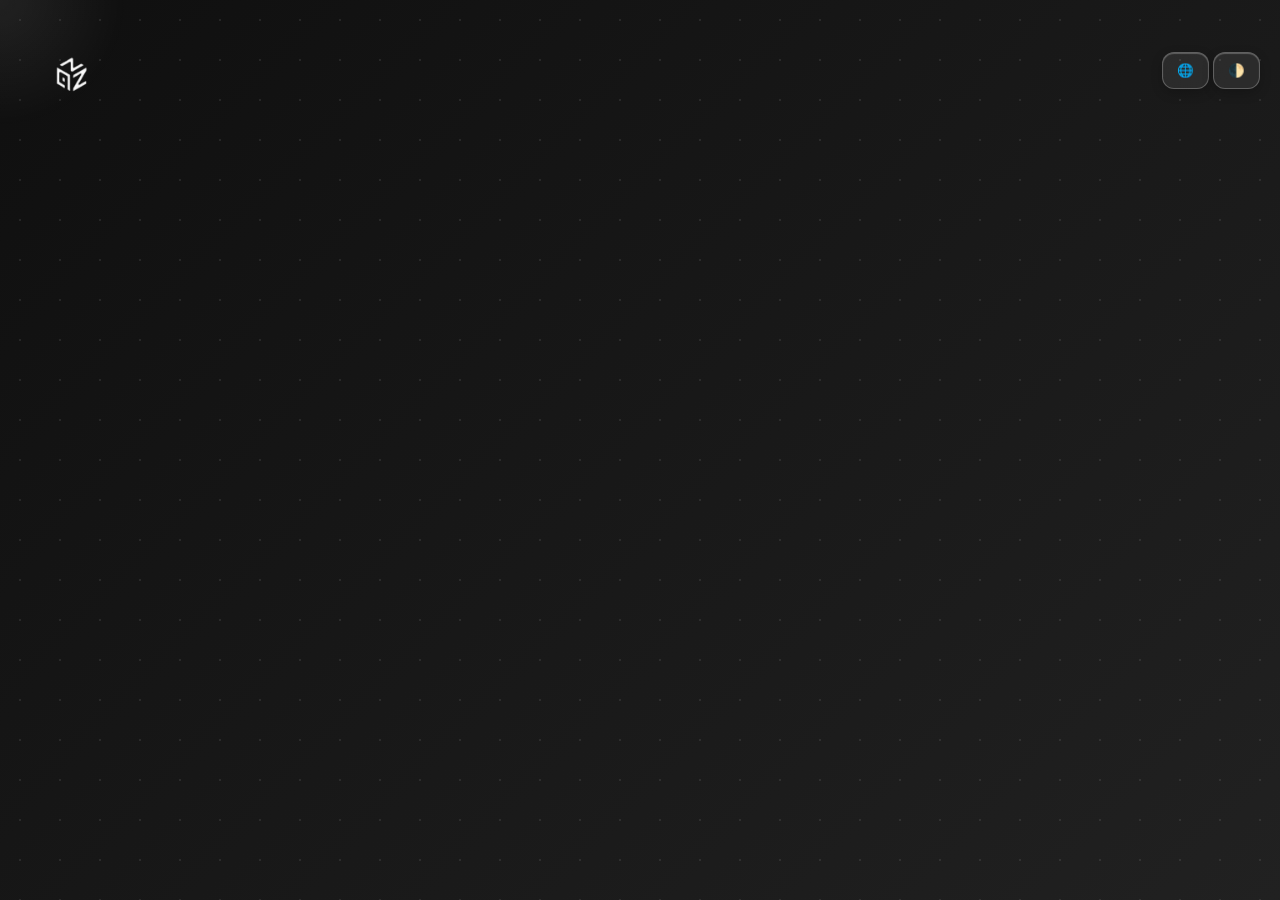
==== guide.html @ f72aa171 "Atualização do projeto" ====
<!DOCTYPE html>
<html lang="pt-BR">
<head>
  <meta charset="UTF-8">
  <title>N1quez Official</title>
  <link rel="stylesheet" href="/assets/style/style.css">
</head>
<body>

<header class="header">
  <!-- logos -->
  <img src="/assets/images/Picsart_26-07-23_09-18-29-622.png" class="logo logo-light">
  <img src="/assets/images/Picsart_26-07-23_09-17-51-563.png" class="logo logo-dark">

  <div class="controls">
    <button onclick="toggleLang()">🌐</button>
    <button onclick="toggleTheme()">🌓</button>
  </div>
</header>
    

<script src="script.js"></script>
<div class="particles"></div>
</body>
</html>
---- assets/style/style.css ----
/* RESET básico */
* {
  margin: 0;
  padding: 0;
  box-sizing: border-box;
}

* {
  transition: 
    background 0.5s ease,
    color 0.5s ease,
    box-shadow 0.5s ease,
    backdrop-filter 0.5s ease;
}

/* =========================
   🌗 TEMAS (BASE)
========================= */
body {
  margin: 0;
  font-family: Arial, sans-serif;
  color: #fff;

  background: linear-gradient(135deg, #0f0f0f, #2a2a2a, #1a1a1a);
  background-size: 300% 300%;

  animation: gradientMove 8s ease infinite;
  transition: color 0.6s ease;
}

body.light {
  color: #111;
  background: linear-gradient(135deg, #888888, #b9b9b9, #e2e1e1);
  background-size: 300% 300%;
  animation: gradientMoveLight 8s ease infinite;
}

/* movimento contínuo */
@keyframes gradientMove {
  0% { background-position: 0% 50%; }
  50% { background-position: 100% 50%; }
  100% { background-position: 0% 50%; }
}

@keyframes gradientMoveLight {
  0% { background-position: 100% 50%; }
  50% { background-position: 0% 50%; }
  100% { background-position: 100% 50%; }
}

/* =========================
   📌 HEADER
========================= */
.header {
  display: flex;
  justify-content: space-between;
  align-items: center;
  padding: 20px;
}

/* logos */
.logo {
  width: 100px;
}

.logo-dark {
  display: none;
}

body.light .logo-dark {
  display: block;
}

body.light .logo-light {
  display: none;
}

/* =========================
   📦 MAIN
========================= */
.main {
  display: flex;
  justify-content: center;
  align-items: flex-start; /* 👈 NÃO centraliza vertical */
  min-height: 100vh;
  padding-top: 40px;
}

.container {
  text-align: center;
}

/* =========================
   🧊 BOTÕES (GLASS)
========================= */
.buttons {
  margin-top: 20px;
}

.btn {
  display: block;
  width: 260px;
  margin: 12px auto;
  padding: 16px;
  border-radius: 18px;

  text-decoration: none;
  font-weight: 500;
  letter-spacing: 0.3px;

  color: rgba(255,255,255,0.9);

  background: linear-gradient(
    135deg,
    rgba(255,255,255,0.15),
    rgba(255,255,255,0.05)
  );

  backdrop-filter: blur(25px) saturate(180%);
  -webkit-backdrop-filter: blur(25px) saturate(180%);

  border: 1px solid rgba(255,255,255,0.25);

  box-shadow:
    inset 0 1px 1px rgba(255,255,255,0.3),
    inset 0 -1px 1px rgba(0,0,0,0.2),
    0 10px 30px rgba(0,0,0,0.3);

  transition: all 0.25s ease;
}
/* =========================
   🎛️ CONTROLES
========================= */

.controls button {
  padding: 10px 14px;
  border-radius: 12px;
  border: none;
  cursor: pointer;
  color: inherit;

  background: rgba(255,255,255,0.08);
  backdrop-filter: blur(15px) saturate(180%);
  -webkit-backdrop-filter: blur(15px) saturate(180%);

  border: 1px solid rgba(255,255,255,0.25);

  box-shadow:
    inset 0 1px 1px rgba(255,255,255,0.25),
    0 4px 12px rgba(0,0,0,0.2);

  transition: 0.2s;
}

.controls button:hover {
  transform: scale(1.1);
}

body {
  animation: fadeIn 0.6s ease;
}

@keyframes fadeIn {
  from {
    opacity: 0.85;
    transform: scale(0.99);
  }
  to {
    opacity: 1;
    transform: scale(1);
  }
}

.avatar {
  width: 120px;
  height: 120px;
  margin: 0 auto 15px;
  border-radius: 50%;

  /* GLASS LEVE NO FUNDO */
  background: rgba(255,255,255,0.08);
  backdrop-filter: blur(10px);

  /* centraliza a imagem */
  display: flex;
  align-items: center;
  justify-content: center;

  /* sombra suave */
  box-shadow: 0 8px 25px rgba(0,0,0,0.3);

  /* borda estilo iPhone */
  border: 2px solid rgba(255,255,255,0.3);
}

.avatar img {
  width: 100%;
  height: 100%;
  border-radius: 50%;
  object-fit: cover; /* evita deformar a imagem */
}

.avatar {
  animation: float 4s ease-in-out infinite;
}

@keyframes float {
  0% { transform: translateY(0px); }
  50% { transform: translateY(-6px); }
  100% { transform: translateY(0px); }
}

.avatar:hover {
  transform: scale(1.05);
}

body.light .btn {
  color: rgba(0,0,0,0.85);

  background: linear-gradient(
    135deg,
    rgba(255,255,255,0.6),
    rgba(255,255,255,0.3)
  );

  border: 1px solid rgba(0,0,0,0.1);
}

.btn:hover {
  transform: scale(1.07);
  backdrop-filter: blur(35px) saturate(200%);
  box-shadow:
    0 15px 40px rgba(0,0,0,0.4),
    inset 0 1px 2px rgba(255,255,255,0.4);
}

.btn:active {
  transform: scale(0.96);
}

body.transitioning {
  filter: brightness(1.1) blur(2px);
}

.particles {
  position: fixed;
  top: 0;
  left: 0;
  width: 100%;
  height: 100%;
  pointer-events: none;
  background-image: radial-gradient(rgba(255,255,255,0.15) 1px, transparent 1px);
  background-size: 40px 40px;
  animation: particlesMove 20s linear infinite;
}

@keyframes particlesMove {
  from { transform: translateY(0); }
  to { transform: translateY(-40px); }
}

body.light .particles {
  background-image: radial-gradient(rgba(0,0,0,0.25) 1.2px, transparent 1.2px);
}

body::after {
  content: "";
  position: fixed;
  width: 300px;
  height: 300px;
  background: radial-gradient(circle, rgba(255,255,255,0.08), transparent 60%);
  pointer-events: none;
  transform: translate(-50%, -50%);
  transition: 0.1s;
}

body:hover::after {
  opacity: 1;
}

.particles {
  opacity: 0.6;
}

body.light .particles {
  opacity: 0.4;
}

.particles {
  filter: drop-shadow(0 0 2px rgba(255,255,255,0.3));
}

body.light .particles {
  filter: drop-shadow(0 0 2px rgba(0,0,0,0.2));
}

.card {
  width: 90%;
  max-width: 380px;

  /* altura longa mas sem grudar nas bordas */
  min-height: 420px;
  max-height: 75vh;

  margin: 60px auto;

  padding: 25px;
  border-radius: 25px;

  /* efeito vidro */
  background: rgba(255, 255, 255, 0.08);
  backdrop-filter: blur(25px) saturate(180%);
  -webkit-backdrop-filter: blur(25px) saturate(180%);

  border: 1px solid rgba(255,255,255,0.2);

  box-shadow:
    0 20px 50px rgba(0,0,0,0.4),
    inset 0 1px 1px rgba(255,255,255,0.25);

  text-align: center;
}

/* tema claro */
body.light .card {
  background: rgba(255,255,255,0.5);
  border: 1px solid rgba(0,0,0,0.1);
}

/* leve animação */
.card:hover {
  transform: translateY(-5px) scale(1.01);
  transition: 0.3s;
}

footer {
  text-align: center;
  padding: 30px 20px;
  margin-top: 40px;

  color: rgba(255,255,255,0.85);
}

/* título com glow */
footer h2 {
  font-weight: 600;
  letter-spacing: 1px;

  text-shadow:
    0 0 5px rgba(255,255,255,0.4),
    0 0 10px rgba(255,255,255,0.3),
    0 0 20px rgba(255,255,255,0.2);
}

/* crédito estiloso */
footer .credit {
  margin-top: 10px;
  font-size: 14px;
  opacity: 0.8;

  text-shadow:
    0 0 5px rgba(255,255,255,0.3);
}

/* copyright suave */
footer .copyright {
  margin-top: 8px;
  font-size: 12px;
  opacity: 0.6;
}

footer:hover h2 {
  text-shadow:
    0 0 10px rgba(255,255,255,0.6),
    0 0 20px rgba(255,255,255,0.5),
    0 0 40px rgba(255,255,255,0.3);
}

html, body {
  height: 100%;
  margin: 0;
}

body {
  display: flex;
  flex-direction: column;
}

.main {
  flex: 1; /* ocupa o espaço disponível */
  display: flex;
  align-items: center;
  justify-content: center;
}

/* opcional: diminui espaços exagerados */
.container {
  padding: 10px 20px;
}
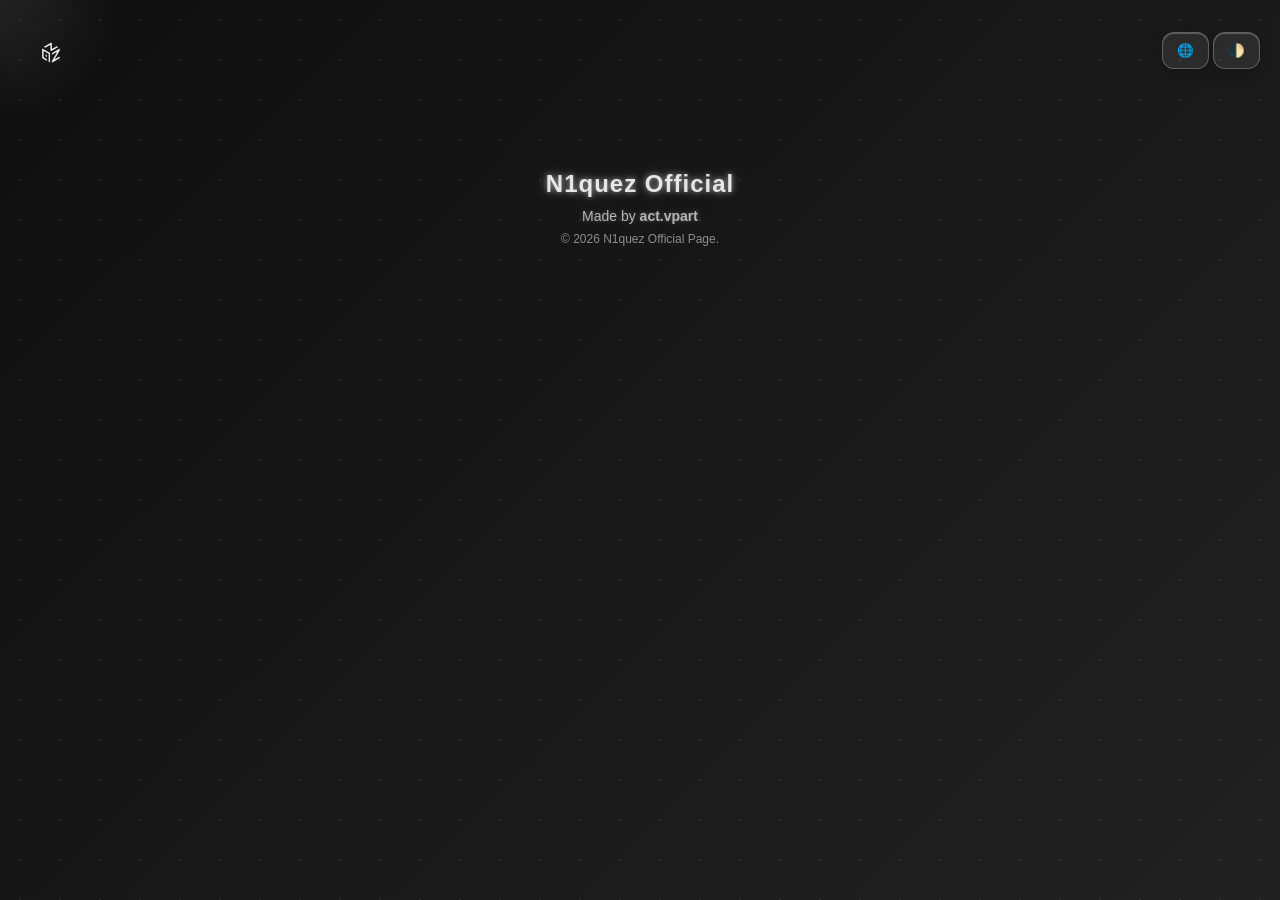
==== commit 5d2156f0: "Atualização do projeto" ====
--- a/guide.html
+++ b/guide.html
@@ -1,16 +1,16 @@
 <!DOCTYPE html>
-<html lang="pt-BR">
+<html lang="data-en">
 <head>
   <meta charset="UTF-8">
   <title>N1quez Official</title>
-  <link rel="stylesheet" href="/assets/style/style.css">
+  <link rel="stylesheet" href="assets/style/style.css?v=2">
 </head>
 <body>
 
 <header class="header">
   <!-- logos -->
-  <img src="/assets/images/Picsart_26-07-23_09-18-29-622.png" class="logo logo-light">
-  <img src="/assets/images/Picsart_26-07-23_09-17-51-563.png" class="logo logo-dark">
+  <img src="./assets/images/Picsart_26-07-23_09-18-29-622.png" class="logo logo-light">
+  <img src="./assets/images/Picsart_26-07-23_09-17-51-563.png" class="logo logo-dark">
 
   <div class="controls">
     <button onclick="toggleLang()">🌐</button>
@@ -18,7 +18,25 @@
   </div>
 </header>
     
+<footer>
+    <h2>N1quez Official</h2>
+    <p class="credit">
+      <span
+        data-pt="Feito por "
+        data-en="Made by ">
+        Made by
+      </span>
 
+  <a href="https://instagram.com/act.vpart"
+     target="_blank"
+     rel="noopener noreferrer"
+     class="credit-link">
+    act.vpart
+  </a>
+</p>
+    </p>
+    <p class="copyright">&copy; 2026 N1quez Official Page.</p>
+</footer>
 <script src="script.js"></script>
 <div class="particles"></div>
 </body>
--- a/assets/style/style.css
+++ b/assets/style/style.css
@@ -60,7 +60,8 @@
 
 /* logos */
 .logo {
-  width: 100px;
+    width: 60px;
+    max-width: 100%;
 }
 
 .logo-dark {
@@ -99,7 +100,8 @@
 
 .btn {
   display: block;
-  width: 260px;
+  width: 100%;
+  max-width: 260px;
   margin: 12px auto;
   padding: 16px;
   border-radius: 18px;
@@ -295,7 +297,7 @@
 }
 
 .card {
-  width: 90%;
+  width: min(90vw, 380px);
   max-width: 380px;
 
   /* altura longa mas sem grudar nas bordas */
@@ -397,3 +399,25 @@
 .container {
   padding: 10px 20px;
 }
+
+.credit-link {
+  color: inherit;
+  text-decoration: none;
+  font-weight: 600;
+  transition: all .3s ease;
+}
+
+.credit-link:hover {
+  color: #fff;
+  text-shadow:
+    0 0 6px rgba(255,255,255,.7),
+    0 0 12px rgba(255,255,255,.6),
+    0 0 24px rgba(255,255,255,.5);
+}
+
+body.light .credit-link:hover {
+  color: #111;
+  text-shadow:
+    0 0 6px rgba(0,0,0,.35),
+    0 0 12px rgba(0,0,0,.25);
+}
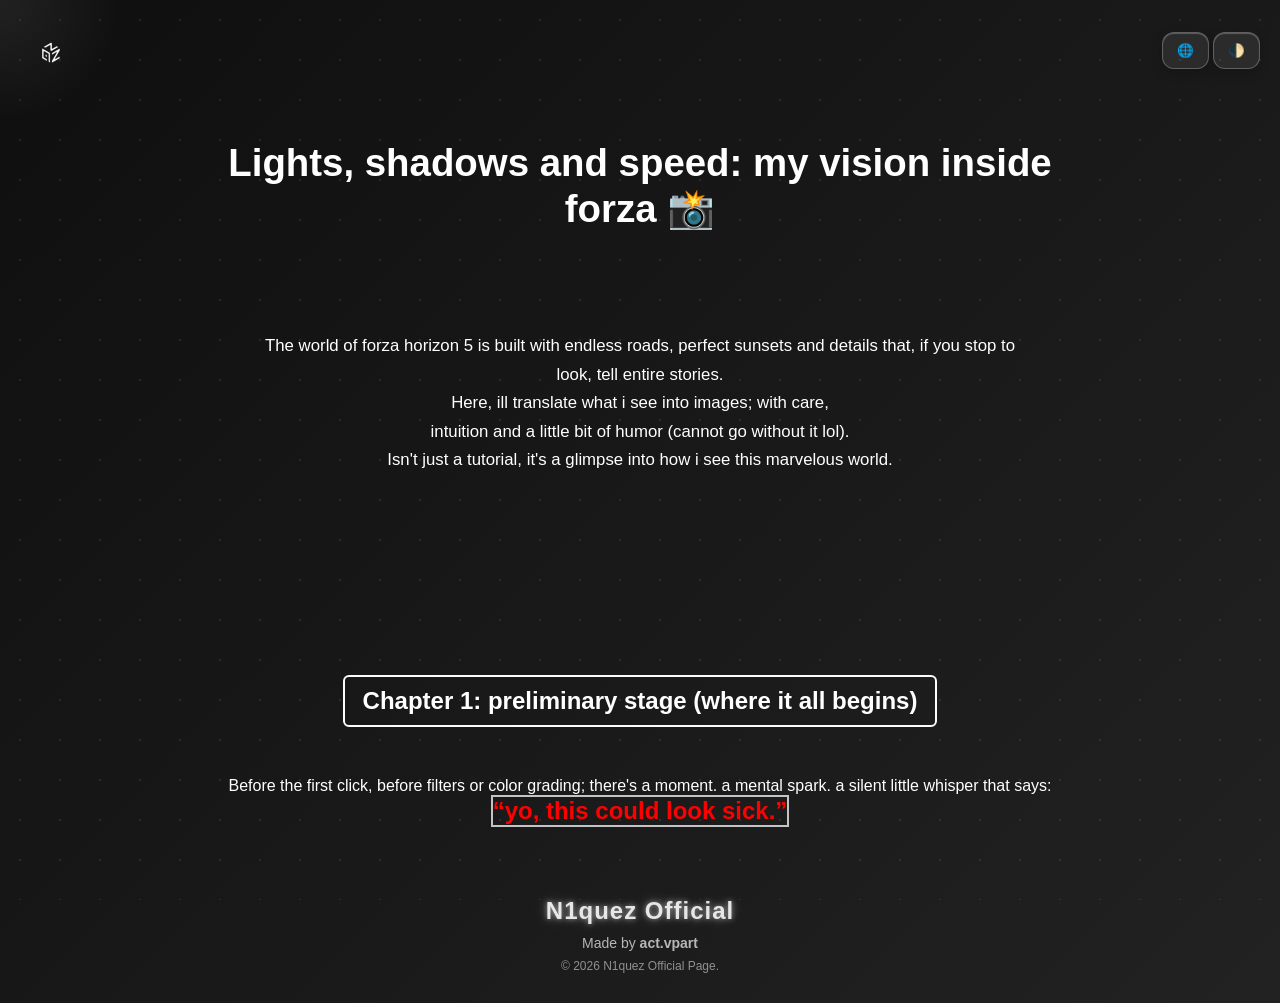
==== commit 31df0a36: "Atualização do projeto" ====
--- a/guide.html
+++ b/guide.html
@@ -17,6 +17,23 @@
     <button onclick="toggleTheme()">🌓</button>
   </div>
 </header>
+
+<main class="main-g">
+  <div class="container-g">
+    <section class="intro">
+      <h1 class="hone">Lights, shadows and speed: my vision inside forza 📸</h1>
+      <p class="co">The world of forza horizon 5 is built with endless roads, perfect sunsets and details that, if you stop to look, tell entire stories.
+      <br>Here, ill translate what i see into images; with care,<br> intuition and a little bit of humor (cannot go without it lol).
+      <br>Isn't just a tutorial, it's  a glimpse into how i see this marvelous world. 
+      </p>
+    </section>
+
+    <section class="capone">
+      <h1 class="hcone">Chapter 1: preliminary stage (where it all begins)</h1>
+      <p class="cone">Before the first click, before filters or color grading; there's a moment. a mental spark. a silent little whisper that says:</p> <h2 class="markone">“yo, this could look sick.”</h2>
+    </section>
+  </div>
+</main>
     
 <footer>
     <h2>N1quez Official</h2>
--- a/assets/style/style.css
+++ b/assets/style/style.css
@@ -1,423 +1,480 @@
-/* RESET básico */
-* {
-  margin: 0;
-  padding: 0;
-  box-sizing: border-box;
-}
-
-* {
-  transition: 
-    background 0.5s ease,
-    color 0.5s ease,
-    box-shadow 0.5s ease,
-    backdrop-filter 0.5s ease;
-}
-
-/* =========================
-   🌗 TEMAS (BASE)
-========================= */
-body {
-  margin: 0;
-  font-family: Arial, sans-serif;
-  color: #fff;
-
-  background: linear-gradient(135deg, #0f0f0f, #2a2a2a, #1a1a1a);
-  background-size: 300% 300%;
-
-  animation: gradientMove 8s ease infinite;
-  transition: color 0.6s ease;
-}
-
-body.light {
-  color: #111;
-  background: linear-gradient(135deg, #888888, #b9b9b9, #e2e1e1);
-  background-size: 300% 300%;
-  animation: gradientMoveLight 8s ease infinite;
-}
-
-/* movimento contínuo */
-@keyframes gradientMove {
-  0% { background-position: 0% 50%; }
-  50% { background-position: 100% 50%; }
-  100% { background-position: 0% 50%; }
-}
-
-@keyframes gradientMoveLight {
-  0% { background-position: 100% 50%; }
-  50% { background-position: 0% 50%; }
-  100% { background-position: 100% 50%; }
-}
-
-/* =========================
-   📌 HEADER
-========================= */
-.header {
-  display: flex;
-  justify-content: space-between;
-  align-items: center;
-  padding: 20px;
-}
-
-/* logos */
-.logo {
-    width: 60px;
-    max-width: 100%;
-}
-
-.logo-dark {
-  display: none;
-}
-
-body.light .logo-dark {
-  display: block;
-}
-
-body.light .logo-light {
-  display: none;
-}
-
-/* =========================
-   📦 MAIN
-========================= */
-.main {
-  display: flex;
-  justify-content: center;
-  align-items: flex-start; /* 👈 NÃO centraliza vertical */
-  min-height: 100vh;
-  padding-top: 40px;
-}
-
-.container {
-  text-align: center;
-}
-
-/* =========================
-   🧊 BOTÕES (GLASS)
-========================= */
-.buttons {
-  margin-top: 20px;
-}
-
-.btn {
-  display: block;
-  width: 100%;
-  max-width: 260px;
-  margin: 12px auto;
-  padding: 16px;
-  border-radius: 18px;
-
-  text-decoration: none;
-  font-weight: 500;
-  letter-spacing: 0.3px;
-
-  color: rgba(255,255,255,0.9);
-
-  background: linear-gradient(
-    135deg,
-    rgba(255,255,255,0.15),
-    rgba(255,255,255,0.05)
-  );
-
-  backdrop-filter: blur(25px) saturate(180%);
-  -webkit-backdrop-filter: blur(25px) saturate(180%);
-
-  border: 1px solid rgba(255,255,255,0.25);
-
-  box-shadow:
-    inset 0 1px 1px rgba(255,255,255,0.3),
-    inset 0 -1px 1px rgba(0,0,0,0.2),
-    0 10px 30px rgba(0,0,0,0.3);
-
-  transition: all 0.25s ease;
-}
-/* =========================
-   🎛️ CONTROLES
-========================= */
-
-.controls button {
-  padding: 10px 14px;
-  border-radius: 12px;
-  border: none;
-  cursor: pointer;
-  color: inherit;
-
-  background: rgba(255,255,255,0.08);
-  backdrop-filter: blur(15px) saturate(180%);
-  -webkit-backdrop-filter: blur(15px) saturate(180%);
-
-  border: 1px solid rgba(255,255,255,0.25);
-
-  box-shadow:
-    inset 0 1px 1px rgba(255,255,255,0.25),
-    0 4px 12px rgba(0,0,0,0.2);
-
-  transition: 0.2s;
-}
-
-.controls button:hover {
-  transform: scale(1.1);
-}
-
-body {
-  animation: fadeIn 0.6s ease;
-}
-
-@keyframes fadeIn {
-  from {
-    opacity: 0.85;
-    transform: scale(0.99);
-  }
-  to {
-    opacity: 1;
-    transform: scale(1);
-  }
-}
-
-.avatar {
-  width: 120px;
-  height: 120px;
-  margin: 0 auto 15px;
-  border-radius: 50%;
-
-  /* GLASS LEVE NO FUNDO */
-  background: rgba(255,255,255,0.08);
-  backdrop-filter: blur(10px);
-
-  /* centraliza a imagem */
-  display: flex;
-  align-items: center;
-  justify-content: center;
-
-  /* sombra suave */
-  box-shadow: 0 8px 25px rgba(0,0,0,0.3);
-
-  /* borda estilo iPhone */
-  border: 2px solid rgba(255,255,255,0.3);
-}
-
-.avatar img {
-  width: 100%;
-  height: 100%;
-  border-radius: 50%;
-  object-fit: cover; /* evita deformar a imagem */
-}
-
-.avatar {
-  animation: float 4s ease-in-out infinite;
-}
-
-@keyframes float {
-  0% { transform: translateY(0px); }
-  50% { transform: translateY(-6px); }
-  100% { transform: translateY(0px); }
-}
-
-.avatar:hover {
-  transform: scale(1.05);
-}
-
-body.light .btn {
-  color: rgba(0,0,0,0.85);
-
-  background: linear-gradient(
-    135deg,
-    rgba(255,255,255,0.6),
-    rgba(255,255,255,0.3)
-  );
-
-  border: 1px solid rgba(0,0,0,0.1);
-}
-
-.btn:hover {
-  transform: scale(1.07);
-  backdrop-filter: blur(35px) saturate(200%);
-  box-shadow:
-    0 15px 40px rgba(0,0,0,0.4),
-    inset 0 1px 2px rgba(255,255,255,0.4);
-}
-
-.btn:active {
-  transform: scale(0.96);
-}
-
-body.transitioning {
-  filter: brightness(1.1) blur(2px);
-}
-
-.particles {
-  position: fixed;
-  top: 0;
-  left: 0;
-  width: 100%;
-  height: 100%;
-  pointer-events: none;
-  background-image: radial-gradient(rgba(255,255,255,0.15) 1px, transparent 1px);
-  background-size: 40px 40px;
-  animation: particlesMove 20s linear infinite;
-}
-
-@keyframes particlesMove {
-  from { transform: translateY(0); }
-  to { transform: translateY(-40px); }
-}
-
-body.light .particles {
-  background-image: radial-gradient(rgba(0,0,0,0.25) 1.2px, transparent 1.2px);
-}
-
-body::after {
-  content: "";
-  position: fixed;
-  width: 300px;
-  height: 300px;
-  background: radial-gradient(circle, rgba(255,255,255,0.08), transparent 60%);
-  pointer-events: none;
-  transform: translate(-50%, -50%);
-  transition: 0.1s;
-}
-
-body:hover::after {
-  opacity: 1;
-}
-
-.particles {
-  opacity: 0.6;
-}
-
-body.light .particles {
-  opacity: 0.4;
-}
-
-.particles {
-  filter: drop-shadow(0 0 2px rgba(255,255,255,0.3));
-}
-
-body.light .particles {
-  filter: drop-shadow(0 0 2px rgba(0,0,0,0.2));
-}
-
-.card {
-  width: min(90vw, 380px);
-  max-width: 380px;
-
-  /* altura longa mas sem grudar nas bordas */
-  min-height: 420px;
-  max-height: 75vh;
-
-  margin: 60px auto;
-
-  padding: 25px;
-  border-radius: 25px;
-
-  /* efeito vidro */
-  background: rgba(255, 255, 255, 0.08);
-  backdrop-filter: blur(25px) saturate(180%);
-  -webkit-backdrop-filter: blur(25px) saturate(180%);
-
-  border: 1px solid rgba(255,255,255,0.2);
-
-  box-shadow:
-    0 20px 50px rgba(0,0,0,0.4),
-    inset 0 1px 1px rgba(255,255,255,0.25);
-
-  text-align: center;
-}
-
-/* tema claro */
-body.light .card {
-  background: rgba(255,255,255,0.5);
-  border: 1px solid rgba(0,0,0,0.1);
-}
-
-/* leve animação */
-.card:hover {
-  transform: translateY(-5px) scale(1.01);
-  transition: 0.3s;
-}
-
-footer {
-  text-align: center;
-  padding: 30px 20px;
-  margin-top: 40px;
-
-  color: rgba(255,255,255,0.85);
-}
-
-/* título com glow */
-footer h2 {
-  font-weight: 600;
-  letter-spacing: 1px;
-
-  text-shadow:
-    0 0 5px rgba(255,255,255,0.4),
-    0 0 10px rgba(255,255,255,0.3),
-    0 0 20px rgba(255,255,255,0.2);
-}
-
-/* crédito estiloso */
-footer .credit {
-  margin-top: 10px;
-  font-size: 14px;
-  opacity: 0.8;
-
-  text-shadow:
-    0 0 5px rgba(255,255,255,0.3);
-}
-
-/* copyright suave */
-footer .copyright {
-  margin-top: 8px;
-  font-size: 12px;
-  opacity: 0.6;
-}
-
-footer:hover h2 {
-  text-shadow:
-    0 0 10px rgba(255,255,255,0.6),
-    0 0 20px rgba(255,255,255,0.5),
-    0 0 40px rgba(255,255,255,0.3);
-}
-
-html, body {
-  height: 100%;
-  margin: 0;
-}
-
-body {
-  display: flex;
-  flex-direction: column;
-}
-
-.main {
-  flex: 1; /* ocupa o espaço disponível */
-  display: flex;
-  align-items: center;
-  justify-content: center;
-}
-
-/* opcional: diminui espaços exagerados */
-.container {
-  padding: 10px 20px;
-}
-
-.credit-link {
-  color: inherit;
-  text-decoration: none;
-  font-weight: 600;
-  transition: all .3s ease;
-}
-
-.credit-link:hover {
-  color: #fff;
-  text-shadow:
-    0 0 6px rgba(255,255,255,.7),
-    0 0 12px rgba(255,255,255,.6),
-    0 0 24px rgba(255,255,255,.5);
-}
-
-body.light .credit-link:hover {
-  color: #111;
-  text-shadow:
-    0 0 6px rgba(0,0,0,.35),
-    0 0 12px rgba(0,0,0,.25);
+/* RESET */
+*{
+    margin:0;
+    padding:0;
+    box-sizing:border-box;
+    transition:
+        background .5s ease,
+        color .5s ease,
+        box-shadow .5s ease,
+        backdrop-filter .5s ease;
+}
+
+/* =========================
+   BODY
+========================= */
+
+html,
+body{
+    height:100%;
+}
+
+body{
+    margin:0;
+    display:flex;
+    flex-direction:column;
+    font-family:Arial,sans-serif;
+    color:#fff;
+
+    background:linear-gradient(135deg,#0f0f0f,#2a2a2a,#1a1a1a);
+    background-size:300% 300%;
+
+    animation:
+        gradientMove 8s ease infinite,
+        fadeIn .6s ease;
+}
+
+body.light{
+    color:#111;
+    background:linear-gradient(135deg,#888,#b9b9b9,#e2e1e1);
+    background-size:300% 300%;
+    animation:
+        gradientMoveLight 8s ease infinite,
+        fadeIn .6s ease;
+}
+
+body.transitioning{
+    filter:brightness(1.1) blur(2px);
+}
+
+/* =========================
+   ANIMAÇÕES
+========================= */
+
+@keyframes gradientMove{
+    0%{background-position:0% 50%;}
+    50%{background-position:100% 50%;}
+    100%{background-position:0% 50%;}
+}
+
+@keyframes gradientMoveLight{
+    0%{background-position:100% 50%;}
+    50%{background-position:0% 50%;}
+    100%{background-position:100% 50%;}
+}
+
+@keyframes fadeIn{
+    from{
+        opacity:.85;
+        transform:scale(.99);
+    }
+    to{
+        opacity:1;
+        transform:scale(1);
+    }
+}
+
+@keyframes float{
+    0%{transform:translateY(0);}
+    50%{transform:translateY(-6px);}
+    100%{transform:translateY(0);}
+}
+
+@keyframes particlesMove{
+    from{transform:translateY(0);}
+    to{transform:translateY(-40px);}
+}
+
+/* =========================
+   HEADER
+========================= */
+
+.header{
+    display:flex;
+    justify-content:space-between;
+    align-items:center;
+    padding:20px;
+}
+
+.logo{
+    width:60px;
+    max-width:100%;
+}
+
+.logo-dark{
+    display:none;
+}
+
+body.light .logo-dark{
+    display:block;
+}
+
+body.light .logo-light{
+    display:none;
+}
+
+/* =========================
+   MAIN
+========================= */
+
+.main{
+    flex:1;
+    display:flex;
+    justify-content:center;
+    align-items:flex-start;
+    padding-top:40px;
+}
+
+.container{
+    text-align:center;
+    padding:10px 20px;
+}
+
+/* =========================
+   CARD
+========================= */
+
+.card{
+    width:min(90vw,380px);
+    max-width:380px;
+
+    min-height:420px;
+    max-height:75vh;
+
+    margin:20px auto;
+
+    padding:25px;
+    border-radius:25px;
+
+    background:rgba(255,255,255,.08);
+    backdrop-filter:blur(25px) saturate(180%);
+    -webkit-backdrop-filter:blur(25px) saturate(180%);
+
+    border:1px solid rgba(255,255,255,.2);
+
+    box-shadow:
+        0 20px 50px rgba(0,0,0,.4),
+        inset 0 1px 1px rgba(255,255,255,.25);
+
+    text-align:center;
+}
+
+body.light .card{
+    background:rgba(255,255,255,.5);
+    border:1px solid rgba(0,0,0,.1);
+}
+
+.card:hover{
+    transform:translateY(-5px) scale(1.01);
+}
+
+/* =========================
+   AVATAR
+========================= */
+
+.avatar{
+    width:120px;
+    height:120px;
+    margin:0 auto 15px;
+
+    display:flex;
+    justify-content:center;
+    align-items:center;
+
+    border-radius:50%;
+
+    background:rgba(255,255,255,.08);
+    backdrop-filter:blur(10px);
+
+    border:2px solid rgba(255,255,255,.3);
+
+    box-shadow:0 8px 25px rgba(0,0,0,.3);
+
+    animation:float 4s ease-in-out infinite;
+}
+
+.avatar img{
+    width:100%;
+    height:100%;
+    object-fit:cover;
+    border-radius:50%;
+}
+
+.avatar:hover{
+    transform:scale(1.05);
+}
+
+/* =========================
+   BOTÕES
+========================= */
+
+.buttons{
+    margin-top:20px;
+}
+
+.btn{
+    display:block;
+
+    width:100%;
+    max-width:260px;
+
+    margin:12px auto;
+    padding:16px;
+
+    border-radius:18px;
+
+    text-decoration:none;
+    font-weight:500;
+    letter-spacing:.3px;
+
+    color:rgba(255,255,255,.9);
+
+    background:linear-gradient(
+        135deg,
+        rgba(255,255,255,.15),
+        rgba(255,255,255,.05)
+    );
+
+    backdrop-filter:blur(25px) saturate(180%);
+    -webkit-backdrop-filter:blur(25px) saturate(180%);
+
+    border:1px solid rgba(255,255,255,.25);
+
+    box-shadow:
+        inset 0 1px 1px rgba(255,255,255,.3),
+        inset 0 -1px 1px rgba(0,0,0,.2),
+        0 10px 30px rgba(0,0,0,.3);
+
+    transition:.25s;
+}
+
+.btn:hover{
+    transform:scale(1.07);
+
+    backdrop-filter:blur(35px) saturate(200%);
+
+    box-shadow:
+        0 15px 40px rgba(0,0,0,.4),
+        inset 0 1px 2px rgba(255,255,255,.4);
+}
+
+.btn:active{
+    transform:scale(.96);
+}
+
+body.light .btn{
+    color:rgba(0,0,0,.85);
+
+    background:linear-gradient(
+        135deg,
+        rgba(255,255,255,.6),
+        rgba(255,255,255,.3)
+    );
+
+    border:1px solid rgba(0,0,0,.1);
+}
+
+/* =========================
+   CONTROLES
+========================= */
+
+.controls button{
+    padding:10px 14px;
+
+    border:none;
+    border-radius:12px;
+
+    cursor:pointer;
+
+    color:inherit;
+
+    background:rgba(255,255,255,.08);
+
+    backdrop-filter:blur(15px) saturate(180%);
+    -webkit-backdrop-filter:blur(15px) saturate(180%);
+
+    border:1px solid rgba(255,255,255,.25);
+
+    box-shadow:
+        inset 0 1px 1px rgba(255,255,255,.25),
+        0 4px 12px rgba(0,0,0,.2);
+}
+
+.controls button:hover{
+    transform:scale(1.1);
+}
+
+/* =========================
+   PARTICLES
+========================= */
+
+.particles{
+    position:fixed;
+    inset:0;
+
+    pointer-events:none;
+
+    opacity:.6;
+
+    background-image:
+        radial-gradient(rgba(255,255,255,.15) 1px,transparent 1px);
+
+    background-size:40px 40px;
+
+    animation:particlesMove 20s linear infinite;
+
+    filter:drop-shadow(0 0 2px rgba(255,255,255,.3));
+}
+
+body.light .particles{
+    opacity:.4;
+
+    background-image:
+        radial-gradient(rgba(0,0,0,.25) 1px,transparent 1px);
+
+    filter:drop-shadow(0 0 2px rgba(0,0,0,.2));
+}
+
+body::after{
+    content:"";
+
+    position:fixed;
+
+    width:300px;
+    height:300px;
+
+    pointer-events:none;
+
+    transform:translate(-50%,-50%);
+
+    background:
+        radial-gradient(circle,rgba(255,255,255,.08),transparent 60%);
+}
+
+/* =========================
+   FOOTER
+========================= */
+
+footer{
+    margin-top:40px;
+    padding:30px 20px;
+
+    text-align:center;
+
+    color:rgba(255,255,255,.85);
+}
+
+footer h2{
+    font-weight:600;
+    letter-spacing:1px;
+
+    text-shadow:
+        0 0 5px rgba(255,255,255,.4),
+        0 0 10px rgba(255,255,255,.3),
+        0 0 20px rgba(255,255,255,.2);
+}
+
+footer:hover h2{
+    text-shadow:
+        0 0 10px rgba(255,255,255,.6),
+        0 0 20px rgba(255,255,255,.5),
+        0 0 40px rgba(255,255,255,.3);
+}
+
+.credit{
+    margin-top:10px;
+    font-size:14px;
+    opacity:.8;
+}
+
+.copyright{
+    margin-top:8px;
+    font-size:12px;
+    opacity:.6;
+}
+
+.credit-link{
+    color:inherit;
+    text-decoration:none;
+    font-weight:600;
+    transition:.3s;
+}
+
+.credit-link:hover{
+    color:#fff;
+
+    text-shadow:
+        0 0 6px rgba(255,255,255,.7),
+        0 0 12px rgba(255,255,255,.6),
+        0 0 24px rgba(255,255,255,.5);
+}
+
+body.light .credit-link:hover{
+    color:#111;
+
+    text-shadow:
+        0 0 6px rgba(0,0,0,.35),
+        0 0 12px rgba(0,0,0,.25);
+}
+
+/* =========================
+   GUIDE
+========================= */
+
+.container-g{
+    width: min(900px, 92%);
+    margin: 0 auto;
+}
+
+.intro{
+    text-align: center;
+    margin-bottom: 150px; /* aumenta o espaço */
+}
+
+.intro h1{
+    font-size:2.4rem;
+    margin-bottom:12px;
+    line-height:1.2;
+}
+
+.intro p{
+    max-width:760px;
+    margin: 100px auto;
+    line-height:1.7;
+    font-size:1.05rem;
+}
+
+.capone{
+    margin-top: 120px; /* empurra o capítulo para baixo */
+    text-align: center;
+}
+
+.capone h1{
+    display:inline-block;
+    padding:10px 18px;
+    border:2px solid #fcfcfc;
+    border-radius:6px;
+}
+
+.main-g{
+    flex:1;
+    display:flex;
+    justify-content:center;
+    align-items:flex-start;
+    padding-top:40px;
+}
+
+h1.hone {
+  padding-bottom: 10px 0;
+  padding-top: 10px 0;
+}
+
+h1.hcone {
+  margin: 50px auto;
+}
+
+h2.markone {
+  border: 2px double #c4c4c4;
+  color: red;
+  display: inline-block;
 }
